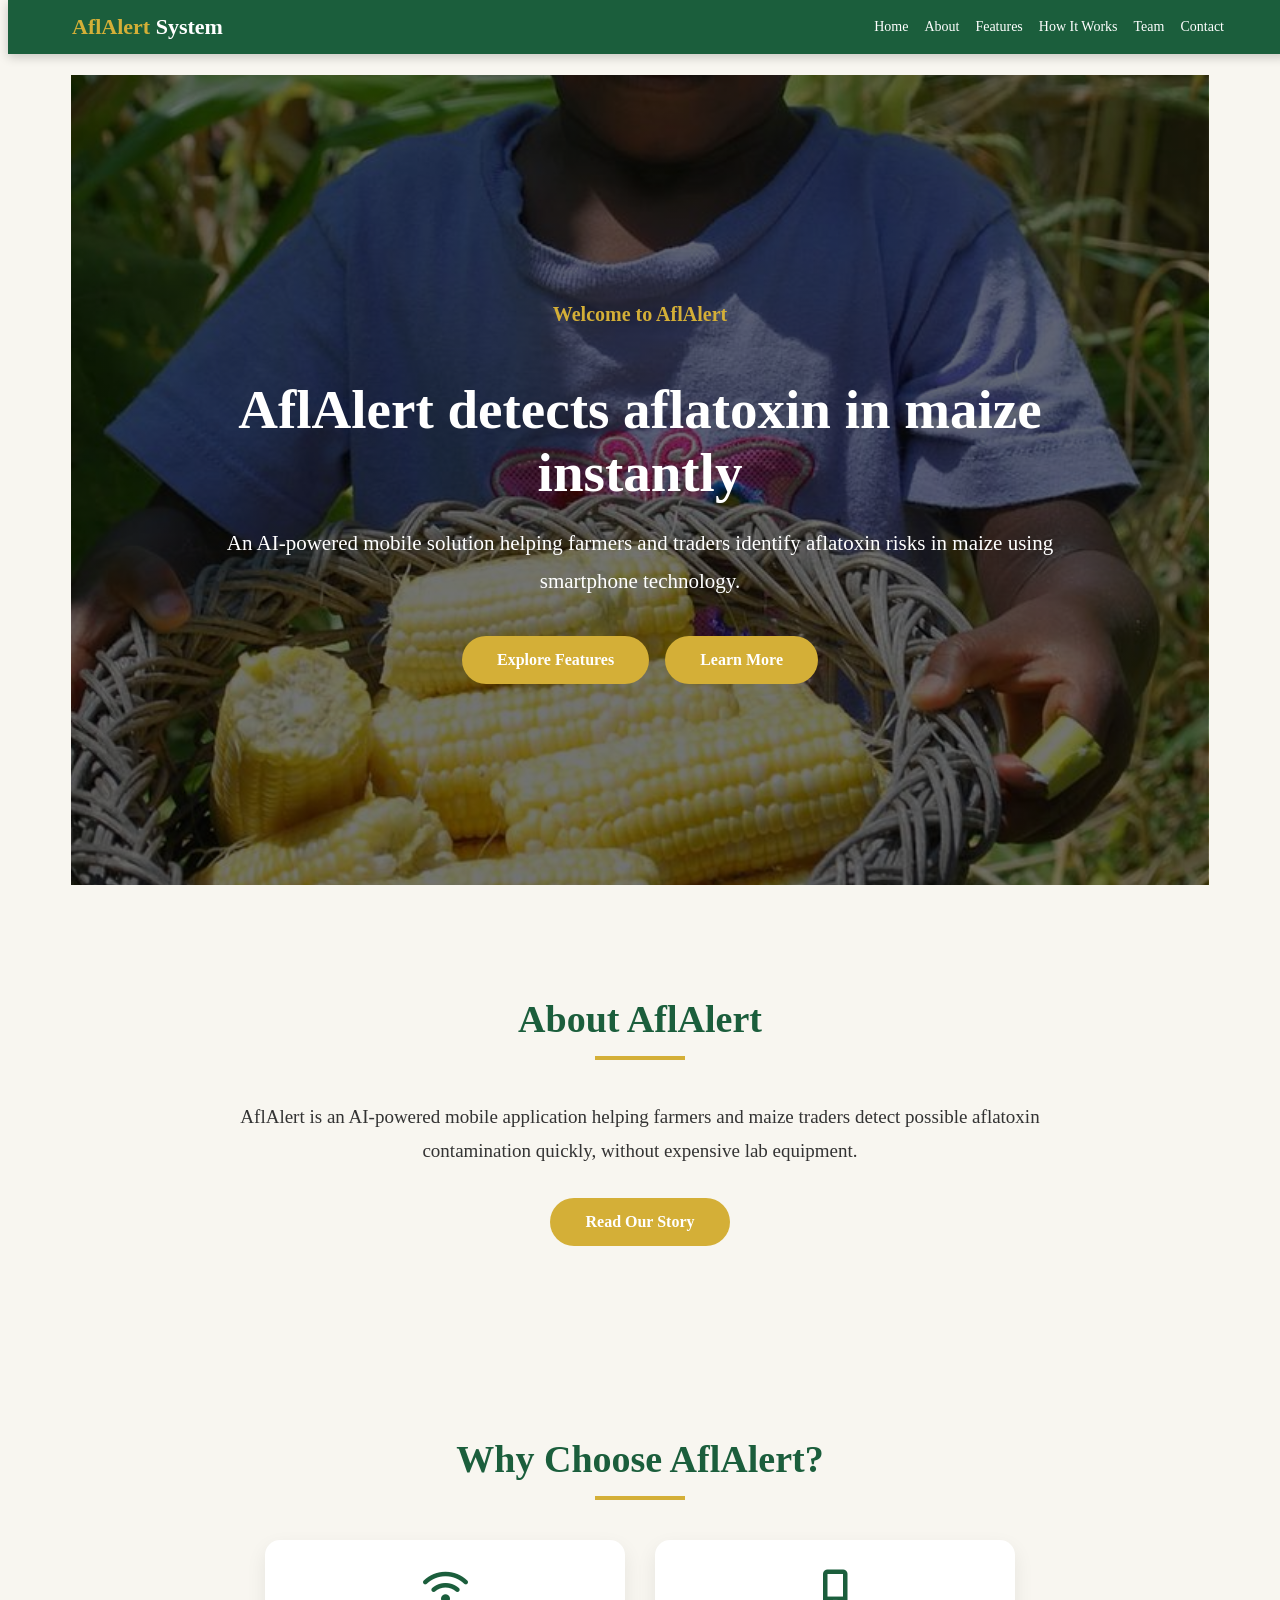
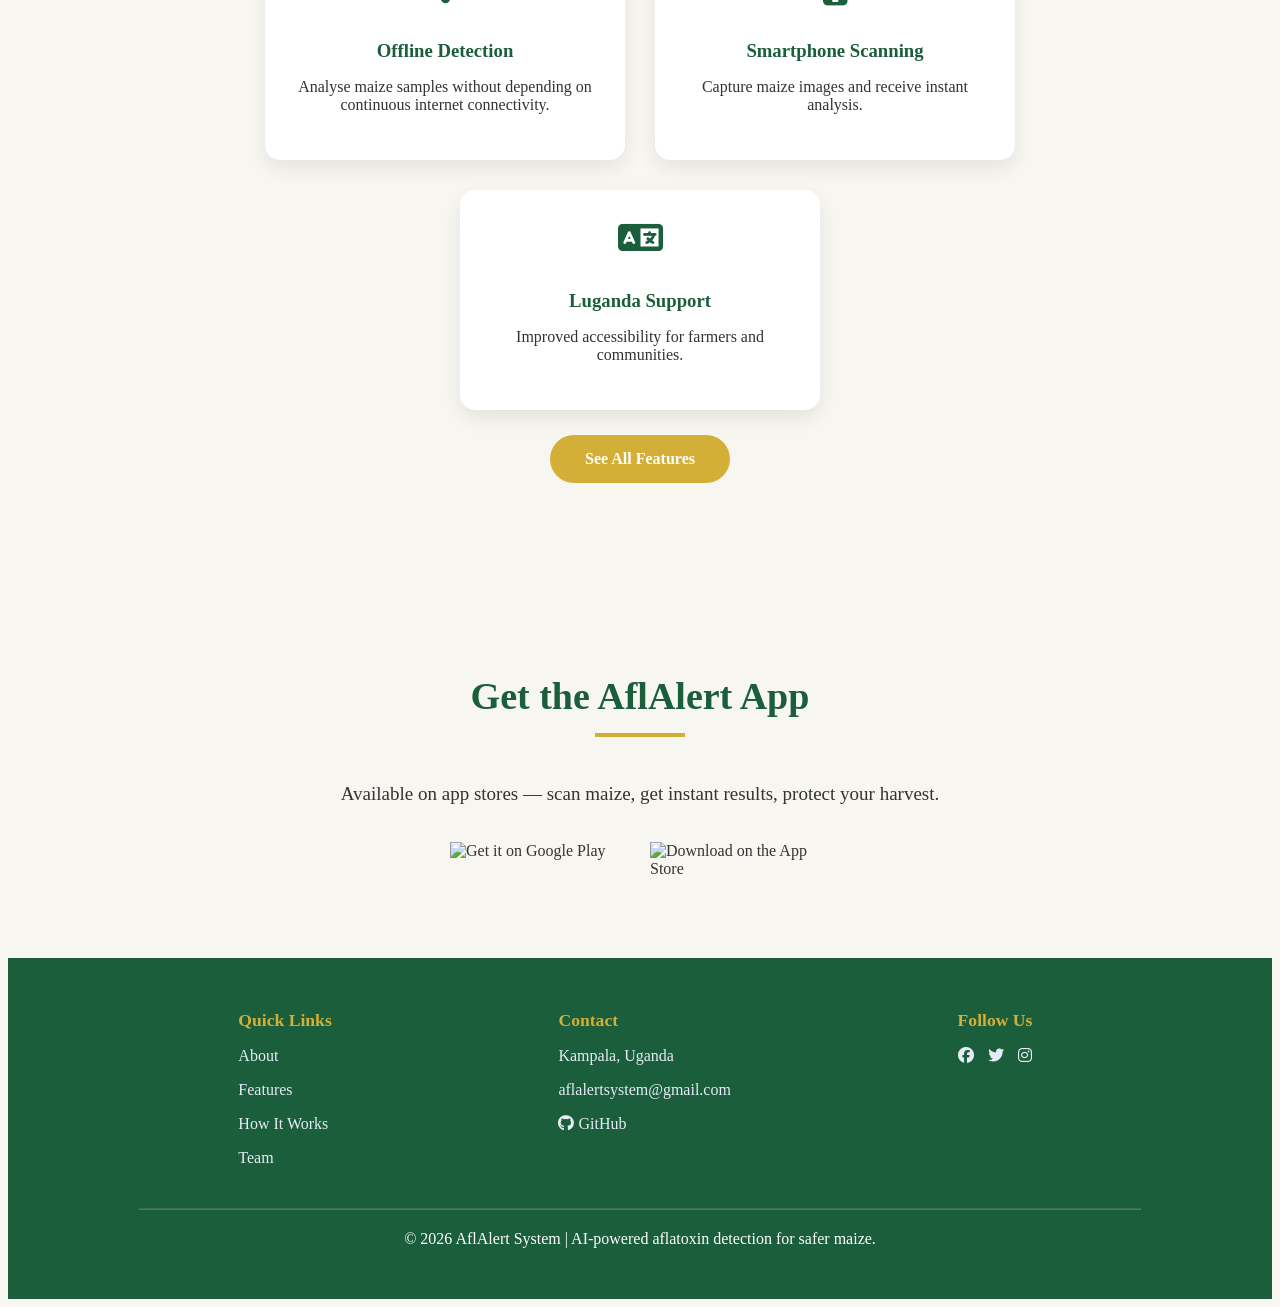
==== index.html @ a407e867 "changes." ====
<!DOCTYPE html>
<html lang="en">

<head>
<meta charset="UTF-8">
<meta name="viewport" content="width=device-width, initial-scale=1.0">
<title>AflAlert System</title>

<link rel="stylesheet" href="https://cdnjs.cloudflare.com/ajax/libs/font-awesome/6.5.2/css/all.min.css">
<link href="https://fonts.googleapis.com/css2?family=Poppins:wght@300;400;500;600;700&display=swap" rel="stylesheet">

<style>
body {
  background:#f8f6f0;
  color:#333;
  animation: fadeIn 0.6s ease-in;
}

@keyframes fadeIn {
  from { opacity: 0; }
  to { opacity: 1; }
}

header { position:fixed; top:0; width:100%; background:#1B5E3C; z-index:1000; box-shadow:0 3px 10px rgba(0,0,0,.2); }
.navbar { width:90%; max-width:1200px; margin:auto; display:flex; justify-content:space-between; align-items:center; padding:14px 0; flex-wrap:wrap; gap:10px; }
.logo { font-size:22px; font-weight:700; color:white; white-space:nowrap; }
.logo span { color:#D4AF37; }
.nav-links { display:flex; gap:16px; flex-wrap:wrap; }
.nav-links a { color:white; text-decoration:none; font-size:14px; white-space:nowrap; transition:.3s; }
.nav-links a:hover { color:#D4AF37; }

.hero { height:650px; margin-top:75px; background: linear-gradient(rgba(0,0,0,.55), rgba(0,0,0,.55)), url("img/background-image.jpg"); background-size:cover; background-position:center; display:flex; justify-content:center; align-items:center; text-align:center; }
.hero-content { color:white; width:90%; max-width:900px; }
.hero-content h1 { font-size:55px; margin-bottom:20px; }
.hero-content p { font-size:21px; line-height:1.8; margin-bottom:35px; }
.hero-btn { display:inline-block; background:#D4AF37; color:white; padding:15px 35px; border-radius:30px; text-decoration:none; font-weight:600; transition:.3s; margin:0 6px; }
.hero-btn:hover { background:#b89120; transform:translateY(-3px); }

@media (max-width: 600px) {
  .hero { height:auto; min-height:500px; padding:40px 15px; }
  .hero-content h1 { font-size:30px; line-height:1.3; }
  .hero-content p { font-size:16px; line-height:1.6; }
  .hero-btn { padding:12px 24px; font-size:14px; }
  .section-title { font-size:26px; }
  .navbar { padding:10px 0; }
  .logo { font-size:18px; }
}

section { width:90%; max-width:1200px; margin:auto; padding:80px 0; }
.section-title { text-align:center; color:#1B5E3C; font-size:38px; margin-bottom:15px; }
.line { width:90px; height:4px; background:#D4AF37; margin:0 auto 40px; }
.teaser-text { text-align:center; font-size:19px; line-height:1.8; max-width:800px; margin:0 auto 30px; }

.feature-container { display:flex; justify-content:center; gap:30px; flex-wrap:wrap; }
.feature-card { background:white; width:300px; padding:30px; text-align:center; border-radius:15px; box-shadow:0 8px 20px rgba(0,0,0,.08); transition:.3s; }
.feature-card:hover { transform:translateY(-10px); }
.feature-card i { font-size:36px; color:#1B5E3C; margin-bottom:15px; }
.feature-card h3 { color:#1B5E3C; margin-bottom:10px; }

.center-btn { text-align:center; margin-top:25px; }

footer { background:#1B5E3C; color:white; text-align:center; padding:35px; }
footer h3 { color:#D4AF37; margin-bottom:10px; }
footer a { color:#e6ecf5; text-decoration:none; }
</style>
</head>

<body>

<header>
  <div class="navbar">
    <div class="logo"><span>AflAlert</span> System</div>
    <div class="nav-links">
      <a href="index.html">Home</a>
      <a href="about.html">About</a>
      <a href="features.html">Features</a>
      <a href="how-it-works.html">How It Works</a>
      <a href="team.html">Team</a>
      <a href="contact.html">Contact</a>
    </div>
  </div>
</header>

<section class="hero" id="home">
  <div class="hero-content">
    <p style="font-size:20px; color:#D4AF37; font-weight:600; margin-bottom:10px;">Welcome to AflAlert</p>
    <h1>AflAlert detects aflatoxin in maize instantly</h1>
    <p>An AI-powered mobile solution helping farmers and traders identify aflatoxin risks in maize using smartphone technology.</p>
    <a href="features.html" class="hero-btn">Explore Features</a>
    <a href="about.html" class="hero-btn">Learn More</a>
  </div>
</section>

<section id="about-teaser">
  <h2 class="section-title">About AflAlert</h2>
  <div class="line"></div>
  <p class="teaser-text">
    AflAlert is an AI-powered mobile application helping farmers and maize traders detect possible aflatoxin contamination quickly, without expensive lab equipment.
  </p>
  <div class="center-btn"><a href="about.html" class="hero-btn">Read Our Story</a></div>
</section>

<section id="highlights">
  <h2 class="section-title">Why Choose AflAlert?</h2>
  <div class="line"></div>
  <div class="feature-container">
    <div class="feature-card"><i class="fas fa-wifi"></i><h3>Offline Detection</h3><p>Analyse maize samples without depending on continuous internet connectivity.</p></div>
    <div class="feature-card"><i class="fas fa-mobile-screen"></i><h3>Smartphone Scanning</h3><p>Capture maize images and receive instant analysis.</p></div>
    <div class="feature-card"><i class="fas fa-language"></i><h3>Luganda Support</h3><p>Improved accessibility for farmers and communities.</p></div>
  </div>
  <div class="center-btn"><a href="features.html" class="hero-btn">See All Features</a></div>
</section>

<section id="download">
  <h2 class="section-title">Get the AflAlert App</h2>
  <div class="line"></div>
  <p class="teaser-text">Available on app stores — scan maize, get instant results, protect your harvest.</p>
  <div style="display:flex; justify-content:center; gap:20px; flex-wrap:wrap;">
    <img src="img/google-play-badge.png" width="180" alt="Get it on Google Play">
    <img src="img/app-store-badge.png" width="180" alt="Download on the App Store">
  </div>
</section>

<footer>
  <div style="display:flex; flex-wrap:wrap; justify-content:space-around; text-align:left; max-width:1000px; margin:0 auto 25px; gap:30px;">

    

    <div>
      <h3 style="font-size:1.1rem;">Quick Links</h3>
      <p><a href="about.html">About</a></p>
      <p><a href="features.html">Features</a></p>
      <p><a href="how-it-works.html">How It Works</a></p>
      <p><a href="team.html">Team</a></p>
    </div>

    <div>
      <h3 style="font-size:1.1rem;">Contact</h3>
      <p style="color:#e6ecf5;">Kampala, Uganda</p>
      <p><a href="mailto:aflalertsystem@gmail.com">aflalertsystem@gmail.com</a></p>
      <p><a href="https://github.com/naluyimalaureen-source/AFLALERT-website" target="_blank"><i class="fab fa-github"></i> GitHub</a></p>
    </div>

    <div>
      <h3 style="font-size:1.1rem;">Follow Us</h3>
      <p>
        <a href="#" style="margin-right:10px;"><i class="fab fa-facebook"></i></a>
        <a href="#" style="margin-right:10px;"><i class="fab fa-twitter"></i></a>
        <a href="#" style="margin-right:10px;"><i class="fab fa-instagram"></i></a>
      </p>
    </div>

  </div>

  <hr style="border-color: rgba(255,255,255,0.2); margin: 20px auto; max-width:1000px;">

  <p>© 2026 AflAlert System | AI-powered aflatoxin detection for safer maize.</p>
</footer>

</body>
</html>
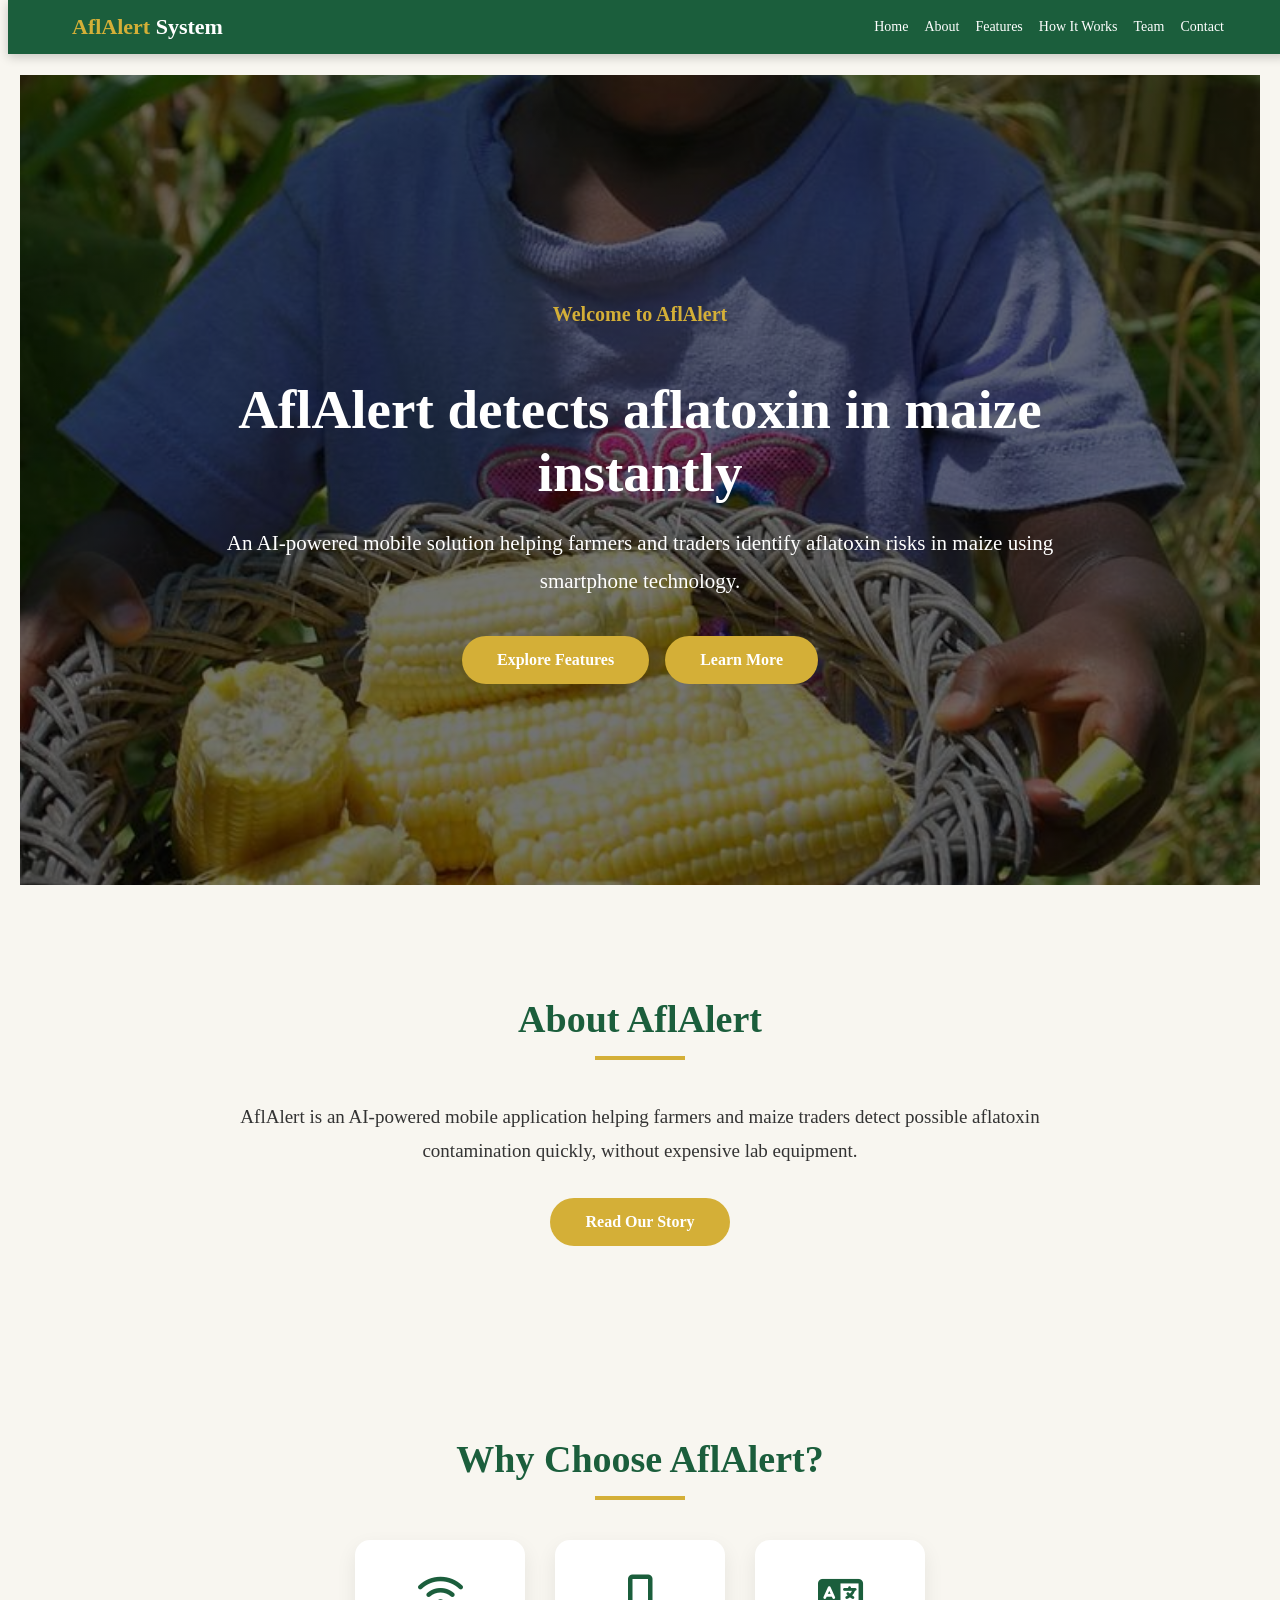
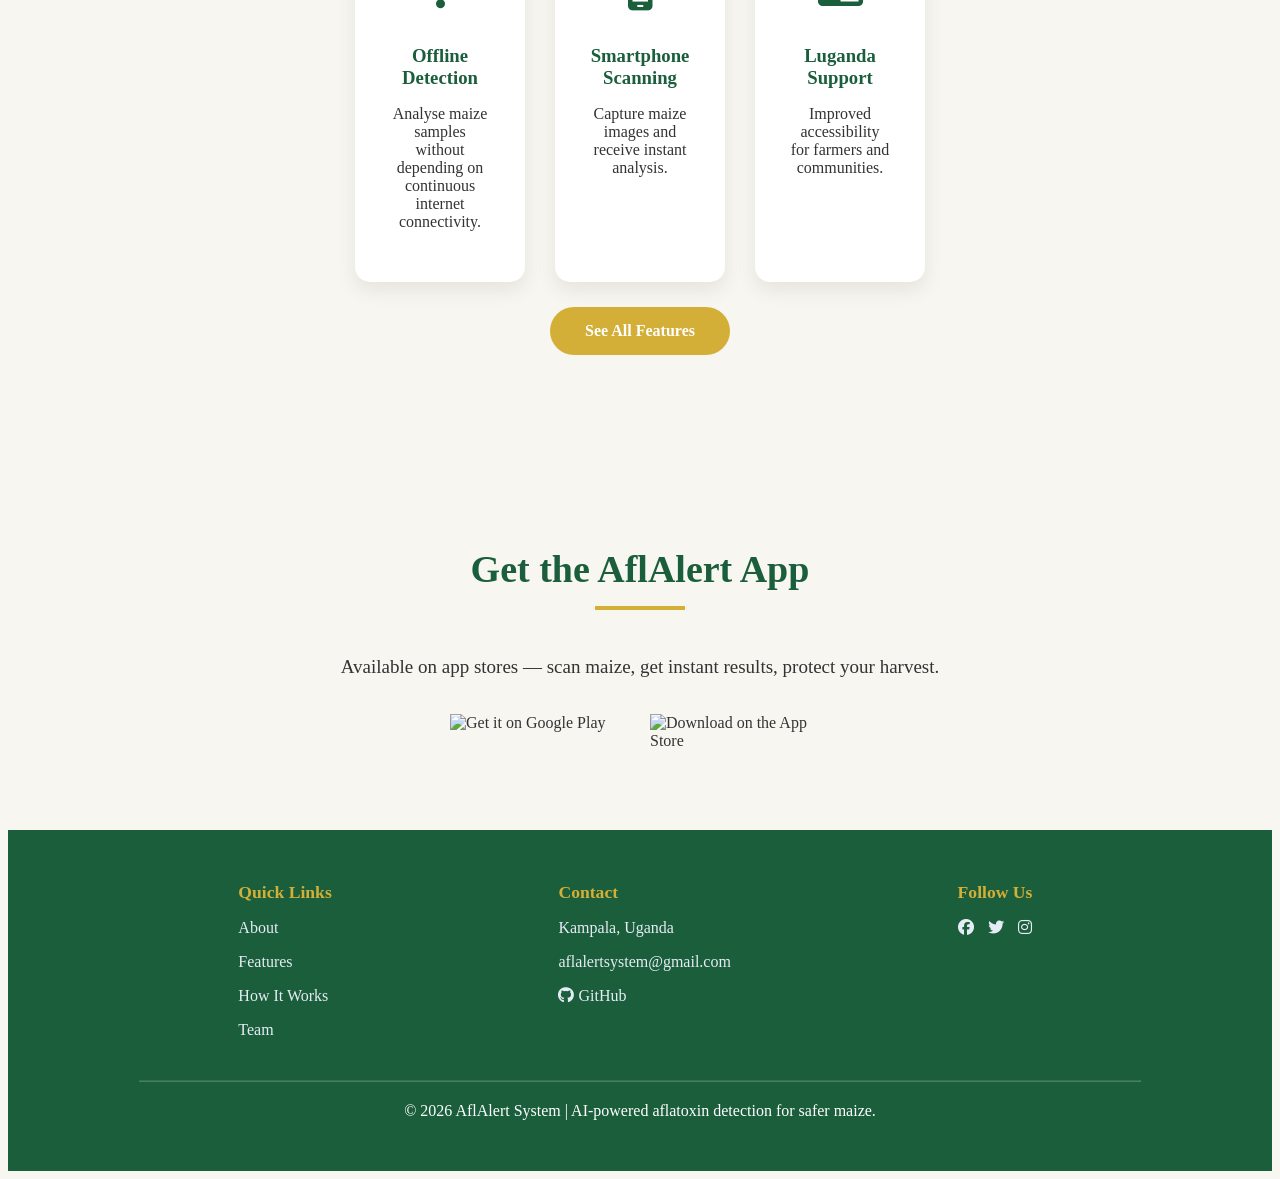
==== commit 4927e8c2: "changes" ====
--- a/index.html
+++ b/index.html
@@ -7,7 +7,7 @@
 <title>AflAlert System</title>
 
 <link rel="stylesheet" href="https://cdnjs.cloudflare.com/ajax/libs/font-awesome/6.5.2/css/all.min.css">
-<link href="https://fonts.googleapis.com/css2?family=Poppins:wght@300;400;500;600;700&display=swap" rel="stylesheet">
+
 
 <style>
 body {
@@ -46,13 +46,13 @@
   .logo { font-size:18px; }
 }
 
-section { width:90%; max-width:1200px; margin:auto; padding:80px 0; }
+section { width:100%; max-width:1200px; margin:auto; padding:80px 20px; }
 .section-title { text-align:center; color:#1B5E3C; font-size:38px; margin-bottom:15px; }
 .line { width:90px; height:4px; background:#D4AF37; margin:0 auto 40px; }
 .teaser-text { text-align:center; font-size:19px; line-height:1.8; max-width:800px; margin:0 auto 30px; }
 
 .feature-container { display:flex; justify-content:center; gap:30px; flex-wrap:wrap; }
-.feature-card { background:white; width:300px; padding:30px; text-align:center; border-radius:15px; box-shadow:0 8px 20px rgba(0,0,0,.08); transition:.3s; }
+.feature-card { background:white; width:100px; padding:35px; text-align:center; border-radius:15px; box-shadow:0 8px 20px rgba(0,0,0,.08); transition:.3s; }
 .feature-card:hover { transform:translateY(-10px); }
 .feature-card i { font-size:36px; color:#1B5E3C; margin-bottom:15px; }
 .feature-card h3 { color:#1B5E3C; margin-bottom:10px; }
@@ -62,6 +62,21 @@
 footer { background:#1B5E3C; color:white; text-align:center; padding:35px; }
 footer h3 { color:#D4AF37; margin-bottom:10px; }
 footer a { color:#e6ecf5; text-decoration:none; }
+@media (max-width: 768px) {
+  .feature-container {
+    flex-direction: column;
+    align-items: center;
+  }
+
+  .feature-card {
+    width: 100%;
+    max-width: 360px;
+  }
+
+  .section-title {
+    font-size: 30px;
+  }
+}
 </style>
 </head>
 
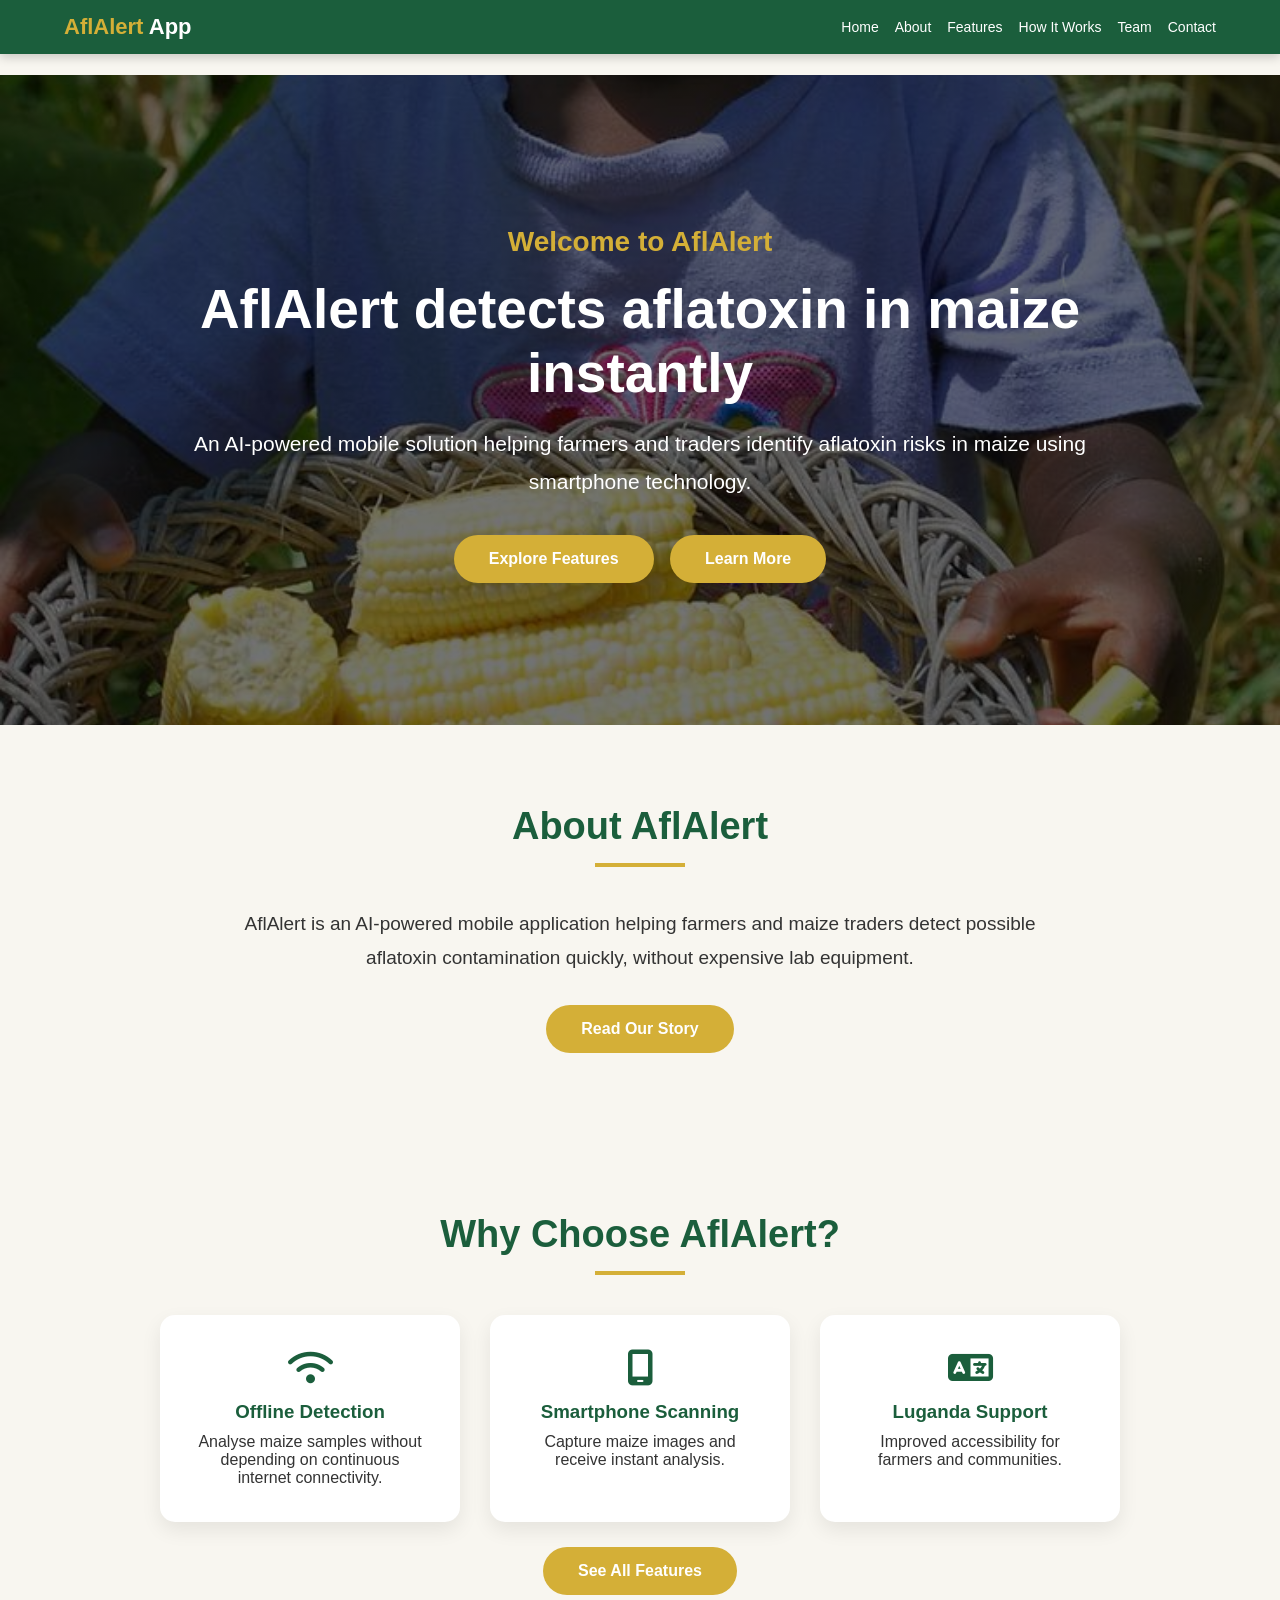
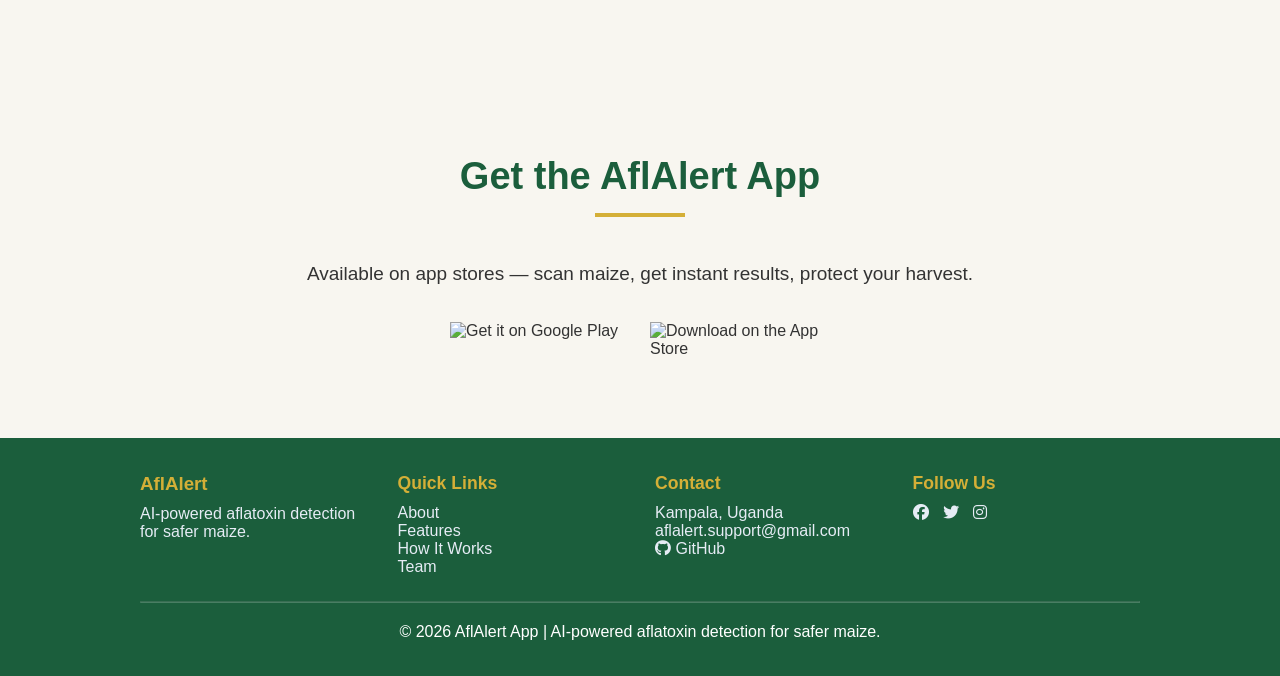
==== commit b7159429: "made changes." ====
--- a/index.html
+++ b/index.html
@@ -4,12 +4,14 @@
 <head>
 <meta charset="UTF-8">
 <meta name="viewport" content="width=device-width, initial-scale=1.0">
-<title>AflAlert System</title>
+<title>AflAlert App</title>
 
 <link rel="stylesheet" href="https://cdnjs.cloudflare.com/ajax/libs/font-awesome/6.5.2/css/all.min.css">
-
+<link href="https://fonts.googleapis.com/css2?family=Poppins:wght@300;400;500;600;700&display=swap" rel="stylesheet">
 
 <style>
+* { margin:0; padding:0; box-sizing:border-box; scroll-behavior:smooth; font-family:'Poppins',sans-serif; }
+
 body {
   background:#f8f6f0;
   color:#333;
@@ -29,22 +31,12 @@
 .nav-links a { color:white; text-decoration:none; font-size:14px; white-space:nowrap; transition:.3s; }
 .nav-links a:hover { color:#D4AF37; }
 
-.hero { height:650px; margin-top:75px; background: linear-gradient(rgba(0,0,0,.55), rgba(0,0,0,.55)), url("img/background-image.jpg"); background-size:cover; background-position:center; display:flex; justify-content:center; align-items:center; text-align:center; }
+.hero { width:100%; max-width:none; margin:75px auto 0; height:650px; padding:0; background: linear-gradient(rgba(0,0,0,.55), rgba(0,0,0,.55)), url("img/background-image.jpg"); background-size:cover; background-position:center; display:flex; justify-content:center; align-items:center; text-align:center; }
 .hero-content { color:white; width:90%; max-width:900px; }
 .hero-content h1 { font-size:55px; margin-bottom:20px; }
 .hero-content p { font-size:21px; line-height:1.8; margin-bottom:35px; }
 .hero-btn { display:inline-block; background:#D4AF37; color:white; padding:15px 35px; border-radius:30px; text-decoration:none; font-weight:600; transition:.3s; margin:0 6px; }
 .hero-btn:hover { background:#b89120; transform:translateY(-3px); }
-
-@media (max-width: 600px) {
-  .hero { height:auto; min-height:500px; padding:40px 15px; }
-  .hero-content h1 { font-size:30px; line-height:1.3; }
-  .hero-content p { font-size:16px; line-height:1.6; }
-  .hero-btn { padding:12px 24px; font-size:14px; }
-  .section-title { font-size:26px; }
-  .navbar { padding:10px 0; }
-  .logo { font-size:18px; }
-}
 
 section { width:100%; max-width:1200px; margin:auto; padding:80px 20px; }
 .section-title { text-align:center; color:#1B5E3C; font-size:38px; margin-bottom:15px; }
@@ -52,8 +44,10 @@
 .teaser-text { text-align:center; font-size:19px; line-height:1.8; max-width:800px; margin:0 auto 30px; }
 
 .feature-container { display:flex; justify-content:center; gap:30px; flex-wrap:wrap; }
-.feature-card { background:white; width:100px; padding:35px; text-align:center; border-radius:15px; box-shadow:0 8px 20px rgba(0,0,0,.08); transition:.3s; }
+.feature-card { background:white; width:300px; padding:35px; text-align:center; border-radius:15px; box-shadow:0 8px 20px rgba(0,0,0,.08); opacity:0; transform:translateY(40px); transition:opacity .6s ease, transform .6s ease; }
 .feature-card:hover { transform:translateY(-10px); }
+.feature-card.in-view { opacity:1; transform:translateY(0); }
+.feature-card.in-view:hover { transform:translateY(-10px); }
 .feature-card i { font-size:36px; color:#1B5E3C; margin-bottom:15px; }
 .feature-card h3 { color:#1B5E3C; margin-bottom:10px; }
 
@@ -62,20 +56,38 @@
 footer { background:#1B5E3C; color:white; text-align:center; padding:35px; }
 footer h3 { color:#D4AF37; margin-bottom:10px; }
 footer a { color:#e6ecf5; text-decoration:none; }
+
 @media (max-width: 768px) {
-  .feature-container {
-    flex-direction: column;
-    align-items: center;
+  .feature-container { flex-direction: column; align-items: center; }
+  .feature-card { width: 100%; max-width: 360px; }
+  .section-title { font-size: 30px; }
+  header { position: static; }
+  .hero { margin-top: 0; }
+}
+
+@media (max-width: 600px) {
+  .hero { height:auto; min-height:500px; padding:40px 15px; }
+  .hero-content h1 { font-size:30px; line-height:1.3; }
+  .hero-content p { font-size:16px; line-height:1.6; }
+  .hero-btn {
+    display:block;
+    width:80%;
+    max-width:280px;
+    margin:12px auto 0;
+    padding:14px 20px;
+    font-size:15px;
   }
+  .section-title { font-size:26px; }
+  .navbar { padding:10px 0; justify-content:center; text-align:center; }
+  .logo { font-size:18px; }
+}
 
-  .feature-card {
-    width: 100%;
-    max-width: 360px;
-  }
+.footer-container { display: flex; justify-content: space-around; flex-wrap: wrap; text-align: left; max-width: 1000px; margin: 0 auto 25px; gap: 30px; }
+.footer-column { flex: 1; min-width: 220px; }
 
-  .section-title {
-    font-size: 30px;
-  }
+@media (max-width: 768px) {
+  .footer-container { flex-direction: column; text-align: center; }
+  .footer-column { width: 100%; }
 }
 </style>
 </head>
@@ -84,7 +96,7 @@
 
 <header>
   <div class="navbar">
-    <div class="logo"><span>AflAlert</span> System</div>
+    <div class="logo"><span>AflAlert</span> App</div>
     <div class="nav-links">
       <a href="index.html">Home</a>
       <a href="about.html">About</a>
@@ -98,7 +110,7 @@
 
 <section class="hero" id="home">
   <div class="hero-content">
-    <p style="font-size:20px; color:#D4AF37; font-weight:600; margin-bottom:10px;">Welcome to AflAlert</p>
+    <p style="font-size:28px; color:#D4AF37; font-weight:600; margin-bottom:10px;">Welcome to AflAlert</p>
     <h1>AflAlert detects aflatoxin in maize instantly</h1>
     <p>An AI-powered mobile solution helping farmers and traders identify aflatoxin risks in maize using smartphone technology.</p>
     <a href="features.html" class="hero-btn">Explore Features</a>
@@ -137,11 +149,14 @@
 </section>
 
 <footer>
-  <div style="display:flex; flex-wrap:wrap; justify-content:space-around; text-align:left; max-width:1000px; margin:0 auto 25px; gap:30px;">
+  <div class="footer-container">
 
-    
+    <div class="footer-column">
+      <h3>AflAlert</h3>
+      <p style="color:#e6ecf5;">AI-powered aflatoxin detection for safer maize.</p>
+    </div>
 
-    <div>
+    <div class="footer-column">
       <h3 style="font-size:1.1rem;">Quick Links</h3>
       <p><a href="about.html">About</a></p>
       <p><a href="features.html">Features</a></p>
@@ -149,14 +164,14 @@
       <p><a href="team.html">Team</a></p>
     </div>
 
-    <div>
+    <div class="footer-column">
       <h3 style="font-size:1.1rem;">Contact</h3>
       <p style="color:#e6ecf5;">Kampala, Uganda</p>
-      <p><a href="mailto:aflalertsystem@gmail.com">aflalertsystem@gmail.com</a></p>
+      <p><a href="mailto:aflalert.support@gmail.com">aflalert.support@gmail.com</a></p>
       <p><a href="https://github.com/naluyimalaureen-source/AFLALERT-website" target="_blank"><i class="fab fa-github"></i> GitHub</a></p>
     </div>
 
-    <div>
+    <div class="footer-column">
       <h3 style="font-size:1.1rem;">Follow Us</h3>
       <p>
         <a href="#" style="margin-right:10px;"><i class="fab fa-facebook"></i></a>
@@ -169,8 +184,9 @@
 
   <hr style="border-color: rgba(255,255,255,0.2); margin: 20px auto; max-width:1000px;">
 
-  <p>© 2026 AflAlert System | AI-powered aflatoxin detection for safer maize.</p>
+  <p>© 2026 AflAlert App | AI-powered aflatoxin detection for safer maize.</p>
 </footer>
 
+<script src="js/scroll-reveal.js"></script>
 </body>
 </html>
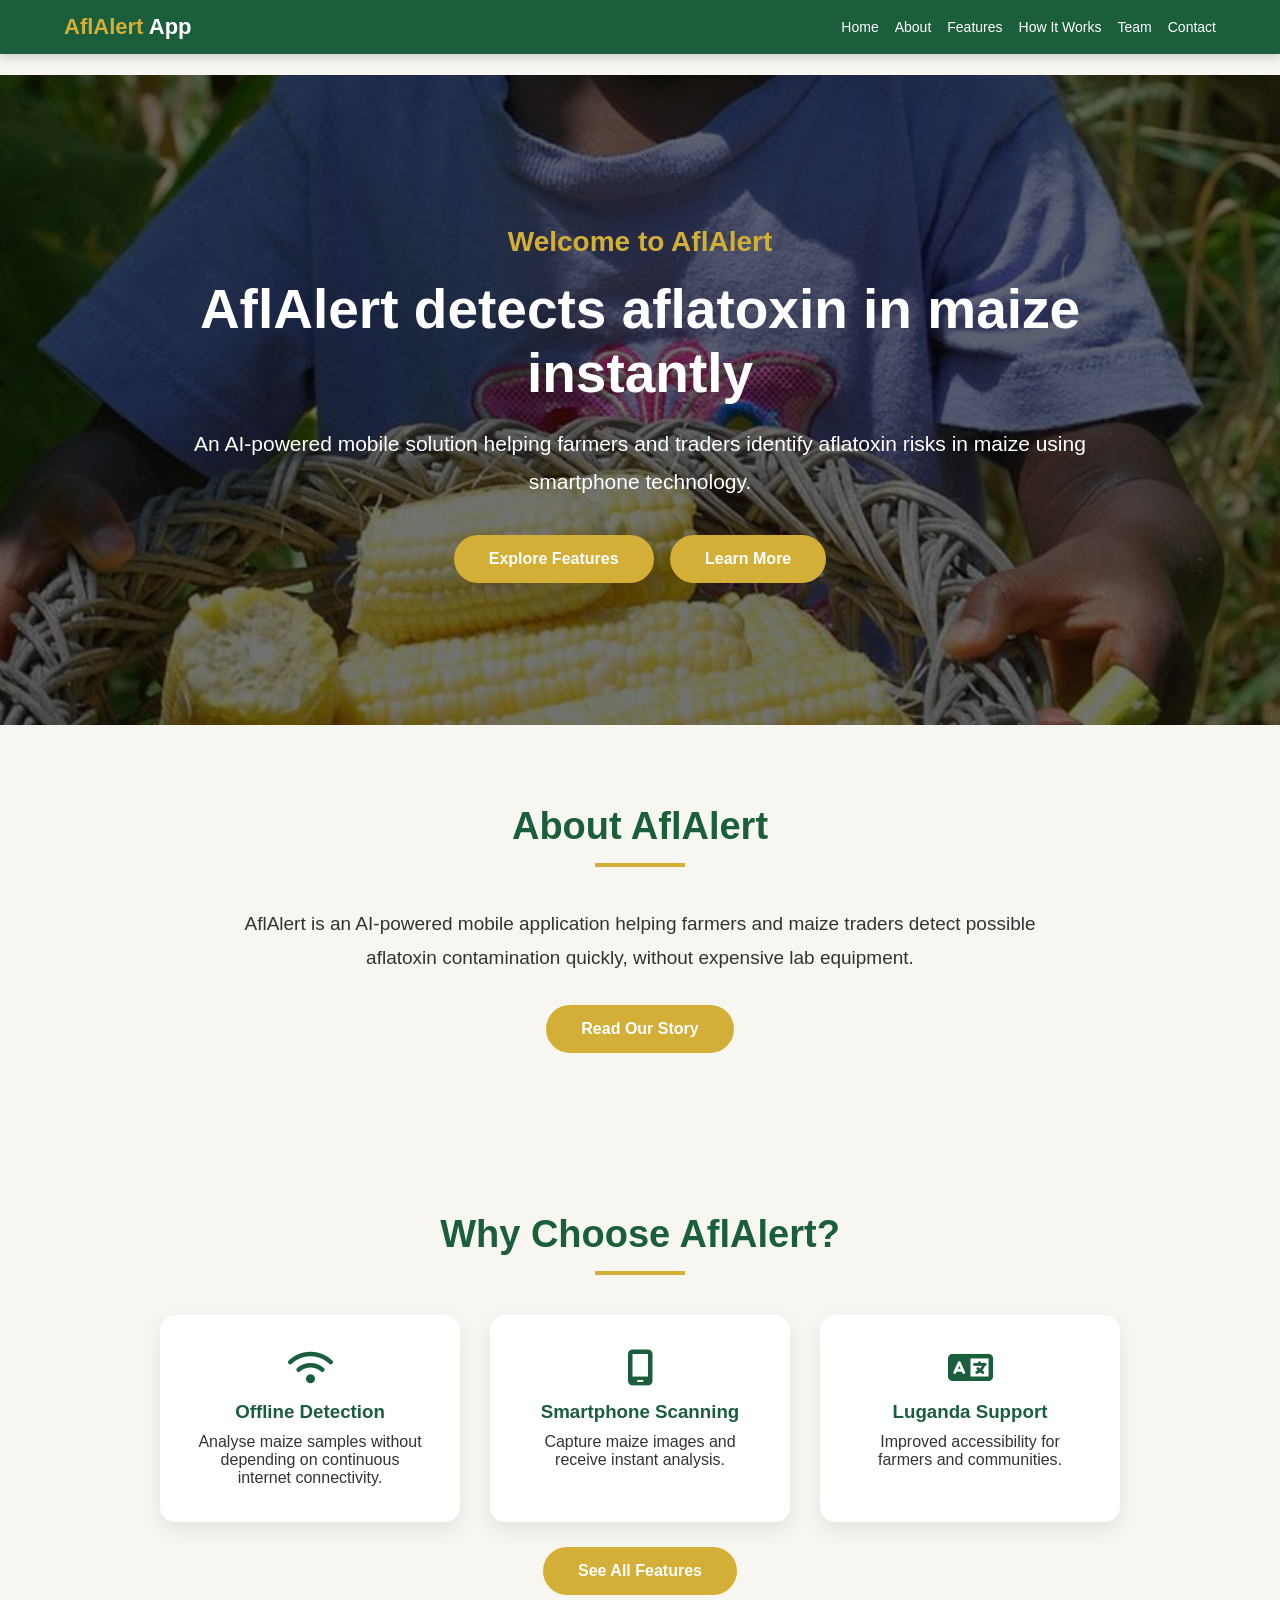
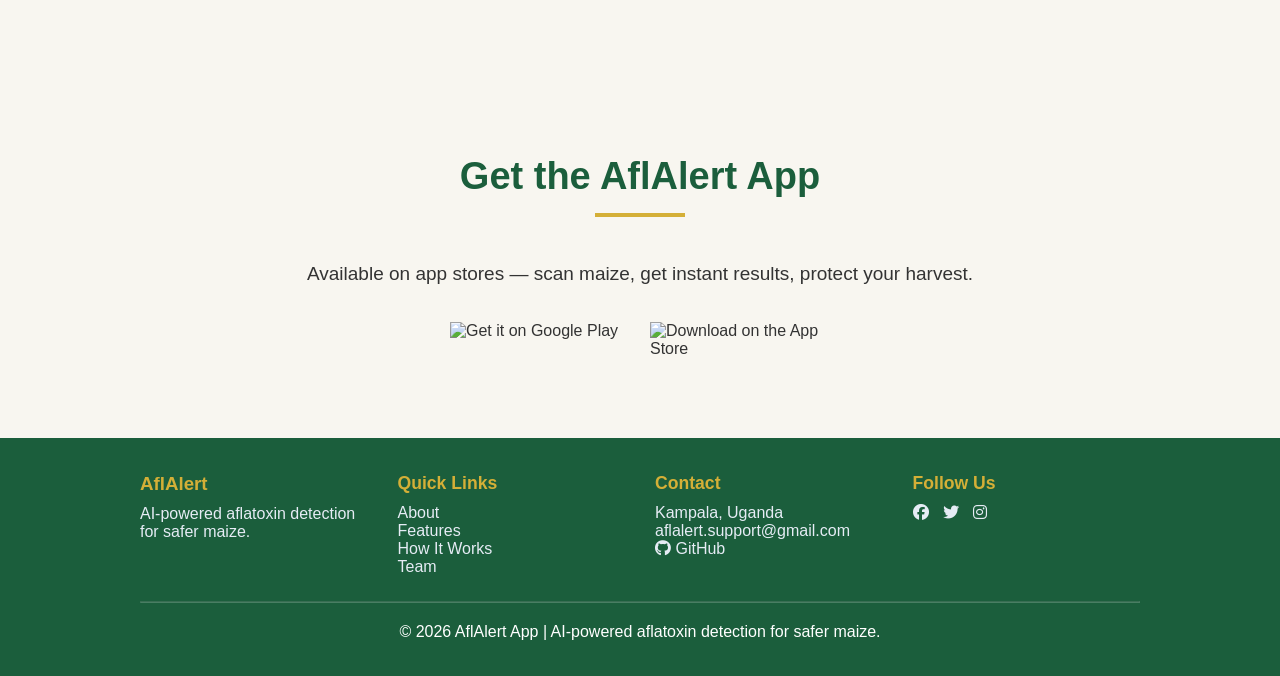
==== commit d05956ab: "changes" ====
--- a/index.html
+++ b/index.html
@@ -31,8 +31,21 @@
 .nav-links a { color:white; text-decoration:none; font-size:14px; white-space:nowrap; transition:.3s; }
 .nav-links a:hover { color:#D4AF37; }
 
-.hero { width:100%; max-width:none; margin:75px auto 0; height:650px; padding:0; background: linear-gradient(rgba(0,0,0,.55), rgba(0,0,0,.55)), url("img/background-image.jpg"); background-size:cover; background-position:center; display:flex; justify-content:center; align-items:center; text-align:center; }
-.hero-content { color:white; width:90%; max-width:900px; }
+.hero { position:relative; overflow:hidden; width:100%; max-width:none; margin:75px auto 0; height:650px; padding:0; background:#000; display:flex; justify-content:center; align-items:center; text-align:center; }
+.hero-slider { position:absolute; inset:0; display:flex; width:400%; height:100%; animation:heroSlide 12s ease-in-out infinite; }
+.hero-slide { flex:0 0 25%; width:25%; height:100%; background-size:cover; background-position:center; }
+.hero-slide:nth-child(1) { background-image:url("img/background-image.jpg"); }
+.hero-slide:nth-child(2) { background-image:url("img/hero-2.jpg"); }
+.hero-slide:nth-child(3) { background-image:url("img/hero-3.jpg"); }
+.hero-slide:nth-child(4) { background-image:url("img/background-image.jpg"); }
+.hero-overlay { position:absolute; inset:0; background:rgba(0,0,0,.55); }
+@keyframes heroSlide {
+  0%, 29% { transform:translateX(0%); }
+  33%, 62% { transform:translateX(-25%); }
+  67%, 96% { transform:translateX(-50%); }
+  100% { transform:translateX(-75%); }
+}
+.hero-content { position:relative; z-index:1; color:white; width:90%; max-width:900px; }
 .hero-content h1 { font-size:55px; margin-bottom:20px; }
 .hero-content p { font-size:21px; line-height:1.8; margin-bottom:35px; }
 .hero-btn { display:inline-block; background:#D4AF37; color:white; padding:15px 35px; border-radius:30px; text-decoration:none; font-weight:600; transition:.3s; margin:0 6px; }
@@ -109,6 +122,13 @@
 </header>
 
 <section class="hero" id="home">
+  <div class="hero-slider">
+    <div class="hero-slide"></div>
+    <div class="hero-slide"></div>
+    <div class="hero-slide"></div>
+    <div class="hero-slide"></div>
+  </div>
+  <div class="hero-overlay"></div>
   <div class="hero-content">
     <p style="font-size:28px; color:#D4AF37; font-weight:600; margin-bottom:10px;">Welcome to AflAlert</p>
     <h1>AflAlert detects aflatoxin in maize instantly</h1>
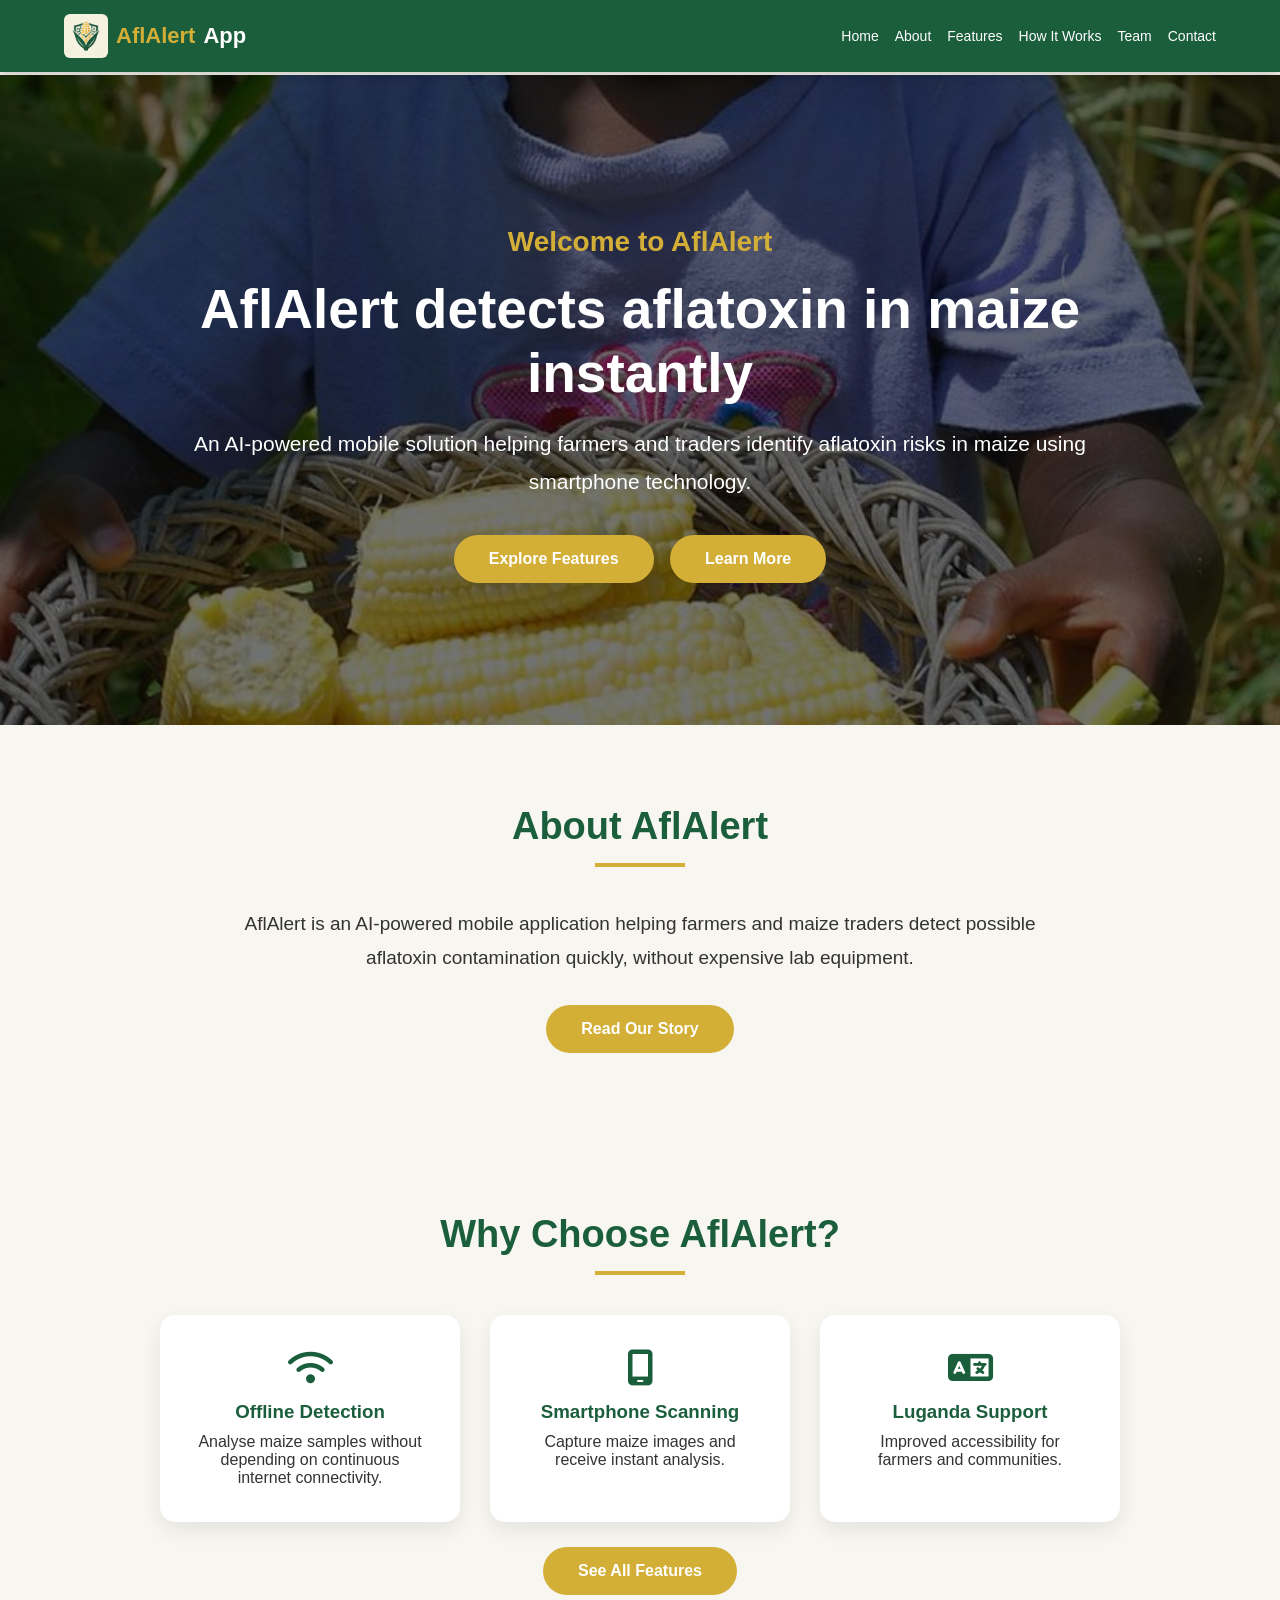
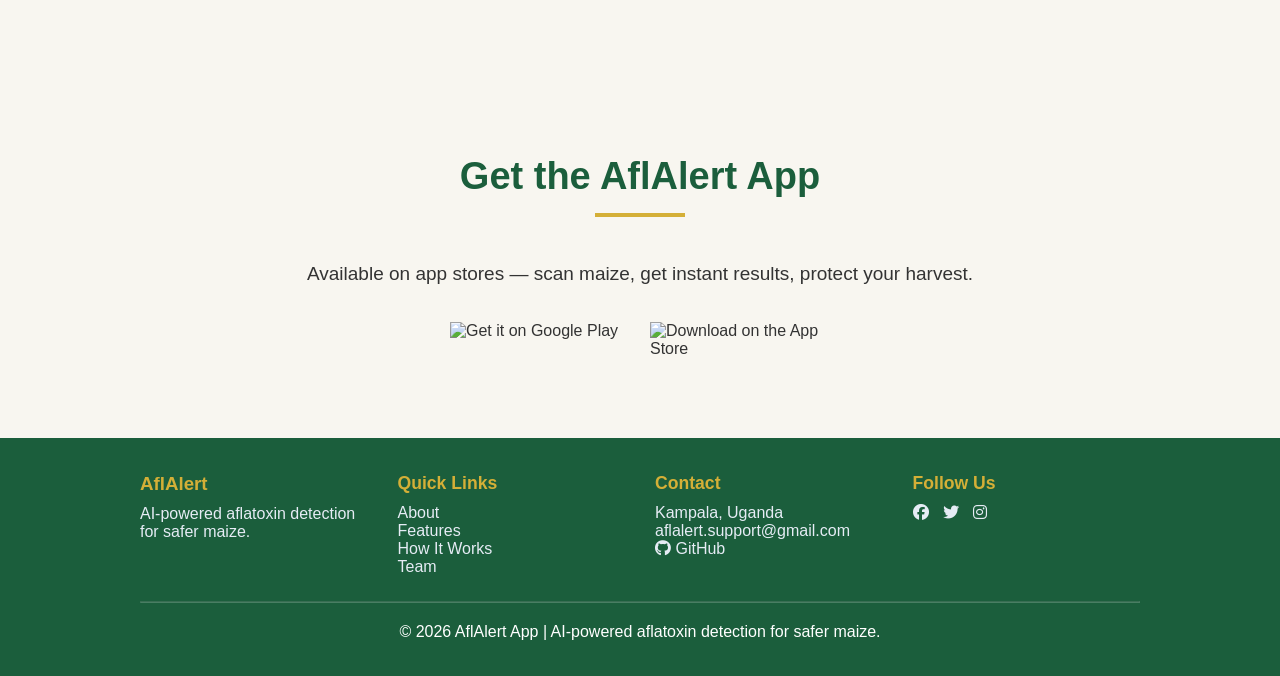
==== commit 3af6c5c2: "changes" ====
--- a/index.html
+++ b/index.html
@@ -25,7 +25,8 @@
 
 header { position:fixed; top:0; width:100%; background:#1B5E3C; z-index:1000; box-shadow:0 3px 10px rgba(0,0,0,.2); }
 .navbar { width:90%; max-width:1200px; margin:auto; display:flex; justify-content:space-between; align-items:center; padding:14px 0; flex-wrap:wrap; gap:10px; }
-.logo { font-size:22px; font-weight:700; color:white; white-space:nowrap; }
+.logo { font-size:22px; font-weight:700; color:white; white-space:nowrap; display:flex; align-items:center; gap:8px; }
+.logo img { height:44px; width:auto; border-radius:6px; }
 .logo span { color:#D4AF37; }
 .nav-links { display:flex; gap:16px; flex-wrap:wrap; }
 .nav-links a { color:white; text-decoration:none; font-size:14px; white-space:nowrap; transition:.3s; }
@@ -109,7 +110,7 @@
 
 <header>
   <div class="navbar">
-    <div class="logo"><span>AflAlert</span> App</div>
+    <div class="logo"><img src="img/aflalert_logo.png" alt="AflAlert logo"><span>AflAlert</span> App</div>
     <div class="nav-links">
       <a href="index.html">Home</a>
       <a href="about.html">About</a>
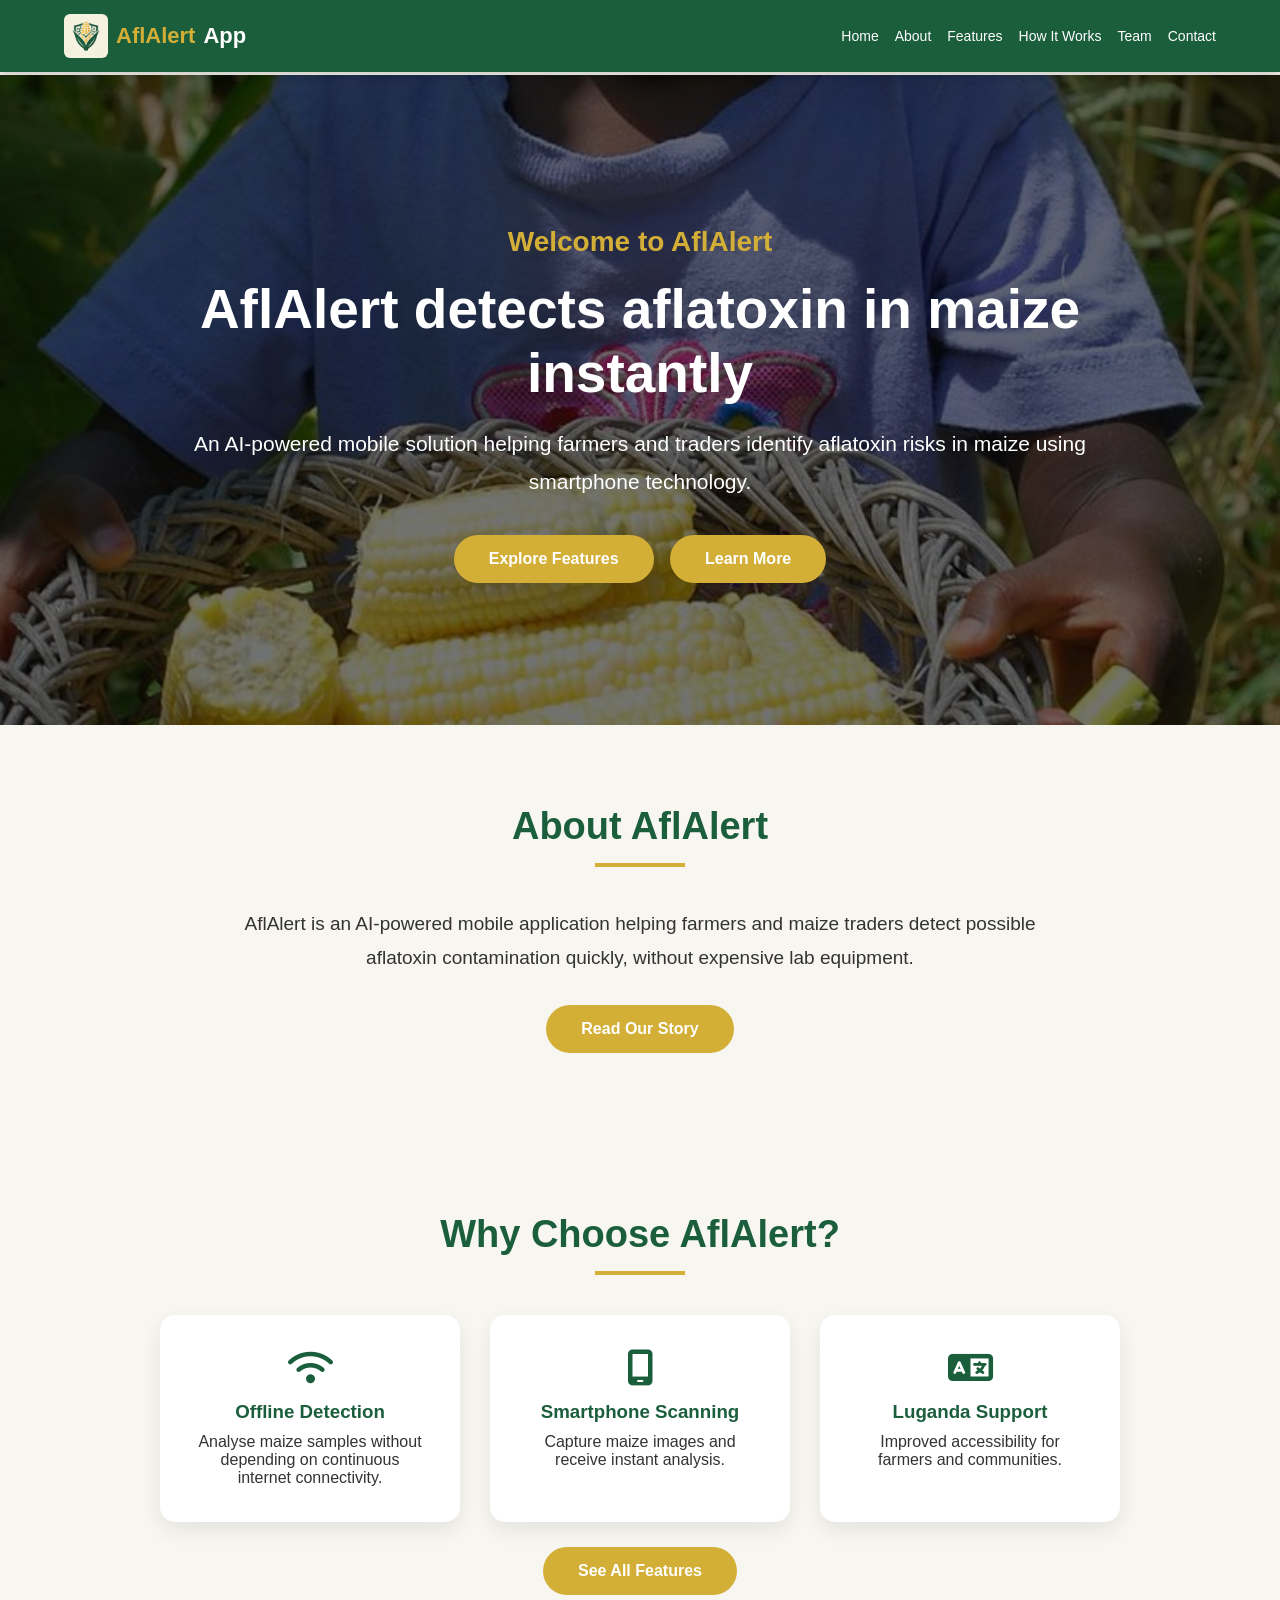
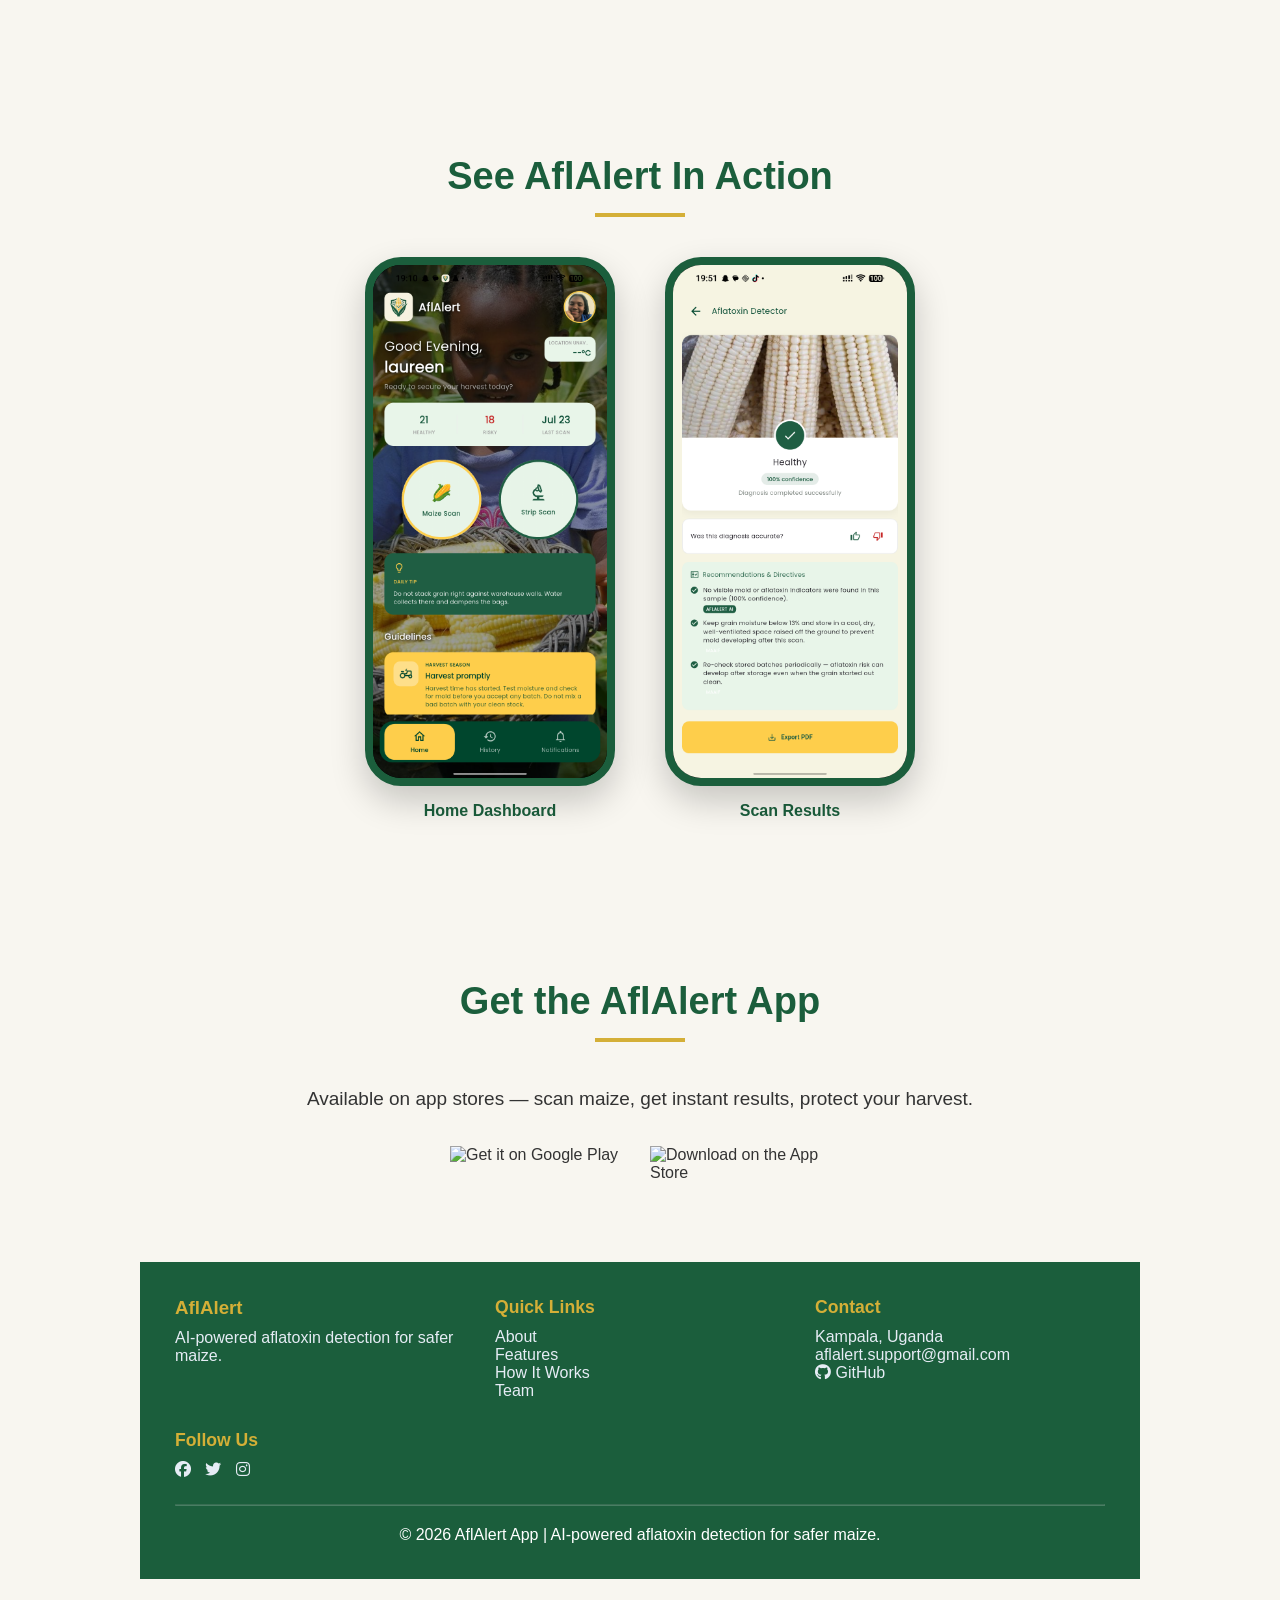
==== commit cc517155: "updates" ====
--- a/index.html
+++ b/index.html
@@ -67,6 +67,14 @@
 
 .center-btn { text-align:center; margin-top:25px; }
 
+.screenshots-container { display:flex; justify-content:center; align-items:flex-start; gap:50px; flex-wrap:wrap; }
+.phone-frame { width:250px; border-radius:36px; border:8px solid #1B5E3C; box-shadow:0 15px 35px rgba(0,0,0,.2); overflow:hidden; background:#000; opacity:0; transform:translateY(40px); transition:opacity .6s ease, transform .6s ease; }
+.phone-frame.in-view { opacity:1; transform:translateY(0); }
+.phone-frame:hover { transform:translateY(-10px); }
+.phone-frame.in-view:hover { transform:translateY(-10px); }
+.phone-frame img { width:100%; display:block; }
+.screenshot-caption { text-align:center; margin-top:16px; color:#1B5E3C; font-weight:600; }
+
 footer { background:#1B5E3C; color:white; text-align:center; padding:35px; }
 footer h3 { color:#D4AF37; margin-bottom:10px; }
 footer a { color:#e6ecf5; text-decoration:none; }
@@ -108,19 +116,8 @@
 
 <body>
 
-<header>
-  <div class="navbar">
-    <div class="logo"><img src="img/aflalert_logo.png" alt="AflAlert logo"><span>AflAlert</span> App</div>
-    <div class="nav-links">
-      <a href="index.html">Home</a>
-      <a href="about.html">About</a>
-      <a href="features.html">Features</a>
-      <a href="how-it-works.html">How It Works</a>
-      <a href="team.html">Team</a>
-      <a href="contact.html">Contact</a>
-    </div>
-  </div>
-</header>
+<div class="menu-container"></div>
+<script src="js/menu.js"></script>
 
 <section class="hero" id="home">
   <div class="hero-slider">
@@ -159,6 +156,21 @@
   <div class="center-btn"><a href="features.html" class="hero-btn">See All Features</a></div>
 </section>
 
+<section id="screenshots">
+  <h2 class="section-title">See AflAlert In Action</h2>
+  <div class="line"></div>
+  <div class="screenshots-container">
+    <div>
+      <div class="phone-frame"><img src="img/aflalert-homepage.png" alt="AflAlert app home screen showing scan options and daily tips"></div>
+      <p class="screenshot-caption">Home Dashboard</p>
+    </div>
+    <div>
+      <div class="phone-frame"><img src="img/aflalert-resultscreen.png" alt="AflAlert app result screen showing a healthy aflatoxin scan result"></div>
+      <p class="screenshot-caption">Scan Results</p>
+    </div>
+  </div>
+</section>
+
 <section id="download">
   <h2 class="section-title">Get the AflAlert App</h2>
   <div class="line"></div>
@@ -169,44 +181,8 @@
   </div>
 </section>
 
-<footer>
-  <div class="footer-container">
-
-    <div class="footer-column">
-      <h3>AflAlert</h3>
-      <p style="color:#e6ecf5;">AI-powered aflatoxin detection for safer maize.</p>
-    </div>
-
-    <div class="footer-column">
-      <h3 style="font-size:1.1rem;">Quick Links</h3>
-      <p><a href="about.html">About</a></p>
-      <p><a href="features.html">Features</a></p>
-      <p><a href="how-it-works.html">How It Works</a></p>
-      <p><a href="team.html">Team</a></p>
-    </div>
-
-    <div class="footer-column">
-      <h3 style="font-size:1.1rem;">Contact</h3>
-      <p style="color:#e6ecf5;">Kampala, Uganda</p>
-      <p><a href="mailto:aflalert.support@gmail.com">aflalert.support@gmail.com</a></p>
-      <p><a href="https://github.com/naluyimalaureen-source/AFLALERT-website" target="_blank"><i class="fab fa-github"></i> GitHub</a></p>
-    </div>
-
-    <div class="footer-column">
-      <h3 style="font-size:1.1rem;">Follow Us</h3>
-      <p>
-        <a href="#" style="margin-right:10px;"><i class="fab fa-facebook"></i></a>
-        <a href="#" style="margin-right:10px;"><i class="fab fa-twitter"></i></a>
-        <a href="#" style="margin-right:10px;"><i class="fab fa-instagram"></i></a>
-      </p>
-    </div>
-
-  </div>
-
-  <hr style="border-color: rgba(255,255,255,0.2); margin: 20px auto; max-width:1000px;">
-
-  <p>© 2026 AflAlert App | AI-powered aflatoxin detection for safer maize.</p>
-</footer>
+<div class="footer-container"></div>
+<script src="js/footer.js"></script>
 
 <script src="js/scroll-reveal.js"></script>
 </body>
